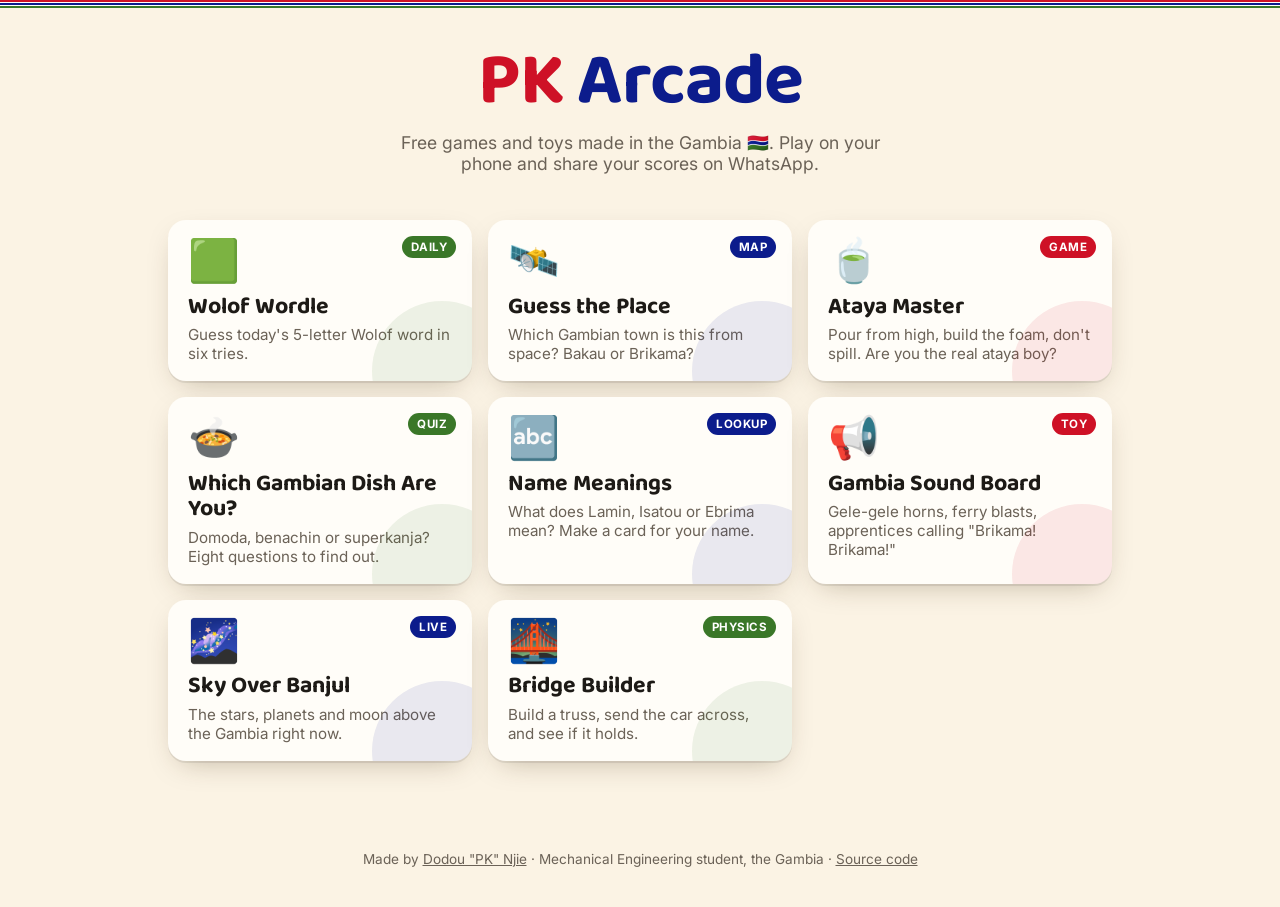
==== index.html @ fe0b01d8 "PK Arcade: 8 games and toys from the Gambia" ====
<!DOCTYPE html>
<html lang="en">
<head>
  <meta charset="utf-8">
  <meta name="viewport" content="width=device-width, initial-scale=1">
  <title>PK Arcade - games and toys from the Gambia</title>
  <meta name="description" content="Wolof Wordle, guess the Gambian town, brew ataya, build a bridge and more - free games made in the Gambia.">
  <meta property="og:title" content="PK Arcade">
  <meta property="og:description" content="Wolof Wordle, guess the Gambian town, brew ataya, build a bridge and more.">
  <link rel="icon" href="data:image/svg+xml,<svg xmlns=%22http://www.w3.org/2000/svg%22 viewBox=%220 0 100 100%22><text y=%22.9em%22 font-size=%2290%22>🎮</text></svg>">
  <link rel="stylesheet" href="assets/style.css">
  <style>
    .hero { text-align: center; padding: 40px 10px 20px; }
    .hero h1 {
      font-family: var(--display); font-size: clamp(2.6rem, 9vw, 4.6rem); margin: 0; line-height: .95;
      letter-spacing: -1px;
    }
    .hero h1 span:nth-child(1) { color: var(--red); }
    .hero h1 span:nth-child(2) { color: var(--blue); }
    .hero p { font-size: 1.1rem; color: var(--muted); max-width: 520px; margin: 14px auto 0; }

    .grid {
      display: grid; gap: 16px; margin-top: 26px;
      grid-template-columns: repeat(auto-fill, minmax(260px, 1fr));
    }
    .tile {
      position: relative; display: flex; flex-direction: column; gap: 6px;
      text-decoration: none; color: var(--ink);
      background: var(--card); border-radius: var(--radius); box-shadow: var(--shadow);
      padding: 20px 20px 18px; overflow: hidden;
      transition: transform .15s ease, box-shadow .15s ease;
    }
    .tile:hover { transform: translateY(-4px) rotate(-.4deg); box-shadow: 0 2px 0 rgba(0,0,0,.08), 0 18px 40px -14px rgba(60,40,10,.45); }
    .tile .emoji { font-size: 2.6rem; line-height: 1; }
    .tile h2 { margin: 6px 0 0; font-size: 1.45rem; line-height: 1.1; }
    .tile p { margin: 0; color: var(--muted); font-size: .95rem; }
    .tile .tag {
      position: absolute; top: 16px; right: 16px; font: 700 .72rem var(--body); letter-spacing: .04em;
      text-transform: uppercase; padding: 4px 9px; border-radius: 999px; color: #fff;
    }
    .tile::after {
      content: ""; position: absolute; inset: auto -40px -60px auto; width: 140px; height: 140px;
      border-radius: 50%; opacity: .09; background: currentColor;
    }
    .c-red { color: var(--red); } .c-blue { color: var(--blue); } .c-green { color: var(--green); }
    .c-red .tag { background: var(--red); } .c-blue .tag { background: var(--blue); } .c-green .tag { background: var(--green); }
    .tile.c-red h2, .tile.c-blue h2, .tile.c-green h2 { color: var(--ink); }
  </style>
</head>
<body>
  <div class="flag"></div>
  <main>
    <section class="hero">
      <h1><span>PK</span> <span>Arcade</span></h1>
      <p>Free games and toys made in the Gambia 🇬🇲. Play on your phone and share your scores on WhatsApp.</p>
    </section>

    <section class="grid">
      <a class="tile c-green" href="wordle/">
        <span class="tag">Daily</span>
        <span class="emoji">🟩</span>
        <h2>Wolof Wordle</h2>
        <p>Guess today's 5-letter Wolof word in six tries.</p>
      </a>
      <a class="tile c-blue" href="guess-the-place/">
        <span class="tag">Map</span>
        <span class="emoji">🛰️</span>
        <h2>Guess the Place</h2>
        <p>Which Gambian town is this from space? Bakau or Brikama?</p>
      </a>
      <a class="tile c-red" href="ataya/">
        <span class="tag">Game</span>
        <span class="emoji">🍵</span>
        <h2>Ataya Master</h2>
        <p>Pour from high, build the foam, don't spill. Are you the real ataya boy?</p>
      </a>
      <a class="tile c-green" href="dish-quiz/">
        <span class="tag">Quiz</span>
        <span class="emoji">🍲</span>
        <h2>Which Gambian Dish Are You?</h2>
        <p>Domoda, benachin or superkanja? Eight questions to find out.</p>
      </a>
      <a class="tile c-blue" href="names/">
        <span class="tag">Lookup</span>
        <span class="emoji">🔤</span>
        <h2>Name Meanings</h2>
        <p>What does Lamin, Isatou or Ebrima mean? Make a card for your name.</p>
      </a>
      <a class="tile c-red" href="soundboard/">
        <span class="tag">Toy</span>
        <span class="emoji">📢</span>
        <h2>Gambia Sound Board</h2>
        <p>Gele-gele horns, ferry blasts, apprentices calling "Brikama! Brikama!"</p>
      </a>
      <a class="tile c-blue" href="sky/">
        <span class="tag">Live</span>
        <span class="emoji">🌌</span>
        <h2>Sky Over Banjul</h2>
        <p>The stars, planets and moon above the Gambia right now.</p>
      </a>
      <a class="tile c-green" href="bridge/">
        <span class="tag">Physics</span>
        <span class="emoji">🌉</span>
        <h2>Bridge Builder</h2>
        <p>Build a truss, send the car across, and see if it holds.</p>
      </a>
    </section>
  </main>
  <footer class="site">
    Made by <a href="https://github.com/pk-left">Dodou "PK" Njie</a> · Mechanical Engineering student, the Gambia ·
    <a href="https://github.com/pk-left/pk-arcade">Source code</a>
  </footer>
</body>
</html>
---- assets/style.css ----
/* PK Arcade - shared styles. Colours from the Gambian flag. */
@import url("https://fonts.googleapis.com/css2?family=Baloo+2:wght@500;700;800&family=Inter:wght@400;600&display=swap");

:root {
  --red: #ce1126;
  --blue: #0c1c8c;
  --green: #3a7728;
  --sand: #fbf3e4;
  --sand-2: #f3e3c3;
  --ink: #1d1a16;
  --muted: #6b6257;
  --card: #fffdf8;
  --radius: 18px;
  --shadow: 0 2px 0 rgba(0, 0, 0, .08), 0 10px 30px -12px rgba(60, 40, 10, .35);
  --display: "Baloo 2", system-ui, sans-serif;
  --body: "Inter", system-ui, -apple-system, "Segoe UI", sans-serif;
}

* { box-sizing: border-box; }
html, body { margin: 0; }
body {
  font-family: var(--body);
  color: var(--ink);
  background: var(--sand);
  min-height: 100vh;
  -webkit-tap-highlight-color: transparent;
}

/* flag stripe at the top of every page */
.flag {
  height: 8px;
  background: linear-gradient(to bottom,
    var(--red) 0 30%, #fff 30% 37%, var(--blue) 37% 63%, #fff 63% 70%, var(--green) 70% 100%);
}

.topbar {
  display: flex; align-items: center; gap: 12px;
  max-width: 980px; margin: 0 auto; padding: 14px 18px;
}
.topbar a.back {
  text-decoration: none; color: var(--ink); font-weight: 600;
  background: var(--card); border-radius: 999px; padding: 8px 14px; box-shadow: var(--shadow);
  white-space: nowrap; flex-shrink: 0;
}
.topbar h1 {
  font-family: var(--display); font-size: clamp(1.3rem, 4vw, 1.9rem); margin: 0; line-height: 1;
}

main { max-width: 980px; margin: 0 auto; padding: 0 18px 60px; }

h2, h3 { font-family: var(--display); }

.card {
  background: var(--card); border-radius: var(--radius); box-shadow: var(--shadow); padding: 20px;
}

.btn {
  font: 700 1rem var(--display);
  border: 0; border-radius: 999px; padding: 10px 22px; cursor: pointer;
  background: var(--blue); color: #fff; box-shadow: 0 3px 0 #050c45;
  transition: transform .08s ease, box-shadow .08s ease;
}
.btn:active { transform: translateY(2px); box-shadow: 0 1px 0 #050c45; }
.btn.red { background: var(--red); box-shadow: 0 3px 0 #7d0a17; }
.btn.green { background: var(--green); box-shadow: 0 3px 0 #1f4415; }
.btn.ghost { background: transparent; color: var(--ink); box-shadow: inset 0 0 0 2px var(--ink); }
.btn:disabled { opacity: .45; cursor: default; }

.muted { color: var(--muted); }
.center { text-align: center; }
.row { display: flex; gap: 10px; flex-wrap: wrap; align-items: center; }

.toast {
  position: fixed; left: 50%; top: 80px; transform: translateX(-50%);
  background: var(--ink); color: #fff; padding: 10px 18px; border-radius: 10px;
  font-weight: 600; z-index: 1000; opacity: 0; pointer-events: none; transition: opacity .2s;
}
.toast.show { opacity: 1; }

footer.site {
  text-align: center; color: var(--muted); font-size: .85rem; padding: 30px 18px 40px;
}
footer.site a { color: inherit; }

@media (prefers-reduced-motion: reduce) {
  * { animation: none !important; transition: none !important; }
}
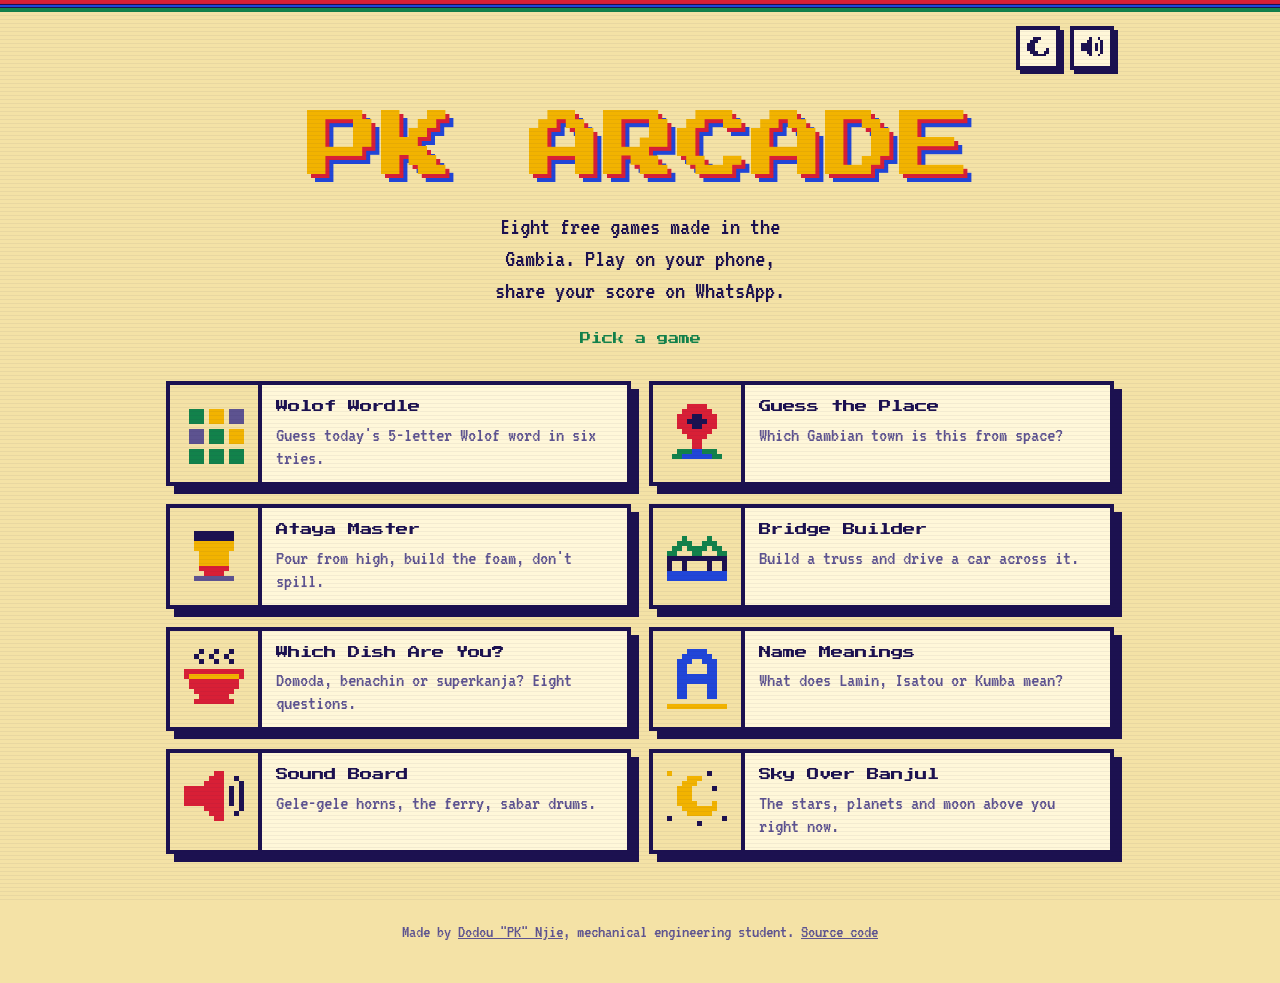
==== commit d48807fd: "Redesign as a retro arcade: night and day themes, sound effects, installable, more levels and modes" ====
--- a/index.html
+++ b/index.html
@@ -3,112 +3,102 @@
 <head>
   <meta charset="utf-8">
   <meta name="viewport" content="width=device-width, initial-scale=1">
-  <title>PK Arcade - games and toys from the Gambia</title>
-  <meta name="description" content="Wolof Wordle, guess the Gambian town, brew ataya, build a bridge and more - free games made in the Gambia.">
+  <title>PK Arcade - games from the Gambia</title>
+  <meta name="description" content="Wolof Wordle, guess the Gambian town, brew ataya, build a bridge and more. Free games made in the Gambia.">
   <meta property="og:title" content="PK Arcade">
   <meta property="og:description" content="Wolof Wordle, guess the Gambian town, brew ataya, build a bridge and more.">
-  <link rel="icon" href="data:image/svg+xml,<svg xmlns=%22http://www.w3.org/2000/svg%22 viewBox=%220 0 100 100%22><text y=%22.9em%22 font-size=%2290%22>🎮</text></svg>">
+  <meta property="og:image" content="https://pk-arcade.pages.dev/assets/icons/icon-512.png">
+  <meta name="theme-color" content="#130b33">
+  <link rel="manifest" href="manifest.webmanifest">
+  <link rel="icon" href="assets/icons/icon.svg" type="image/svg+xml">
+  <link rel="apple-touch-icon" href="assets/icons/icon-192.png">
+  <script src="assets/theme.js"></script>
   <link rel="stylesheet" href="assets/style.css">
   <style>
-    .hero { text-align: center; padding: 40px 10px 20px; }
-    .hero h1 {
-      font-family: var(--display); font-size: clamp(2.6rem, 9vw, 4.6rem); margin: 0; line-height: .95;
-      letter-spacing: -1px;
+    .topbar h1 { visibility: hidden; }            /* the marquee below is the real title */
+    .marquee { text-align: center; padding: 18px 0 30px; }
+    .logo {
+      font: clamp(1.6rem, 8.4vw, 4.6rem)/1.15 var(--display); margin: 0; color: var(--yellow);
+      text-shadow: var(--px) var(--px) 0 var(--red), calc(var(--px) * 2) calc(var(--px) * 2) 0 var(--blue);
     }
-    .hero h1 span:nth-child(1) { color: var(--red); }
-    .hero h1 span:nth-child(2) { color: var(--blue); }
-    .hero p { font-size: 1.1rem; color: var(--muted); max-width: 520px; margin: 14px auto 0; }
+    .logo span { display: inline-block; animation: drop .5s steps(5) both; }
+    .logo span:nth-child(2) { animation-delay: .08s; } .logo span:nth-child(3) { animation-delay: .24s; }
+    .logo span:nth-child(4) { animation-delay: .32s; } .logo span:nth-child(5) { animation-delay: .4s; }
+    .logo span:nth-child(6) { animation-delay: .48s; } .logo span:nth-child(7) { animation-delay: .56s; }
+    .logo span:nth-child(8) { animation-delay: .64s; }
+    @keyframes drop { from { transform: translateY(-40px); opacity: 0; } }
+    .tagline { margin: 22px auto 0; max-width: 30ch; font-size: 1.6rem; }
+    .pick { font: .7rem var(--display); margin-top: 26px; color: var(--green); }
 
-    .grid {
-      display: grid; gap: 16px; margin-top: 26px;
-      grid-template-columns: repeat(auto-fill, minmax(260px, 1fr));
+    .games { display: grid; gap: 18px; grid-template-columns: 1fr; }
+    @media (min-width: 720px) { .games { grid-template-columns: 1fr 1fr; } }
+    .tile {
+      display: grid; grid-template-columns: 92px 1fr; text-decoration: none; color: var(--ink);
+      background: var(--panel); border: var(--px) solid var(--line);
+      box-shadow: calc(var(--px) * 2) calc(var(--px) * 2) 0 var(--shadow);
     }
-    .tile {
-      position: relative; display: flex; flex-direction: column; gap: 6px;
-      text-decoration: none; color: var(--ink);
-      background: var(--card); border-radius: var(--radius); box-shadow: var(--shadow);
-      padding: 20px 20px 18px; overflow: hidden;
-      transition: transform .15s ease, box-shadow .15s ease;
-    }
-    .tile:hover { transform: translateY(-4px) rotate(-.4deg); box-shadow: 0 2px 0 rgba(0,0,0,.08), 0 18px 40px -14px rgba(60,40,10,.45); }
-    .tile .emoji { font-size: 2.6rem; line-height: 1; }
-    .tile h2 { margin: 6px 0 0; font-size: 1.45rem; line-height: 1.1; }
-    .tile p { margin: 0; color: var(--muted); font-size: .95rem; }
-    .tile .tag {
-      position: absolute; top: 16px; right: 16px; font: 700 .72rem var(--body); letter-spacing: .04em;
-      text-transform: uppercase; padding: 4px 9px; border-radius: 999px; color: #fff;
-    }
-    .tile::after {
-      content: ""; position: absolute; inset: auto -40px -60px auto; width: 140px; height: 140px;
-      border-radius: 50%; opacity: .09; background: currentColor;
-    }
-    .c-red { color: var(--red); } .c-blue { color: var(--blue); } .c-green { color: var(--green); }
-    .c-red .tag { background: var(--red); } .c-blue .tag { background: var(--blue); } .c-green .tag { background: var(--green); }
-    .tile.c-red h2, .tile.c-blue h2, .tile.c-green h2 { color: var(--ink); }
+    .tile:hover, .tile:focus-visible { transform: translate(calc(var(--px) * -1), calc(var(--px) * -1)); box-shadow: calc(var(--px) * 3) calc(var(--px) * 3) 0 var(--shadow); }
+    .tile:active { transform: translate(calc(var(--px) * 2), calc(var(--px) * 2)); box-shadow: none; }
+    .tile .art { display: grid; place-items: center; background: var(--bg); border-right: var(--px) solid var(--line); }
+    .tile .txt { padding: 14px 14px 12px; }
+    .tile h2 { font-size: .78rem; margin-bottom: 8px; }
+    .tile p { margin: 0; color: var(--muted); font-size: 1.3rem; line-height: 1.1; }
+    .tile:hover h2 { color: var(--yellow); }
+    :root[data-theme="day"] .tile:hover h2 { color: var(--red); }
+
+    .install { display: none; margin: 30px auto 0; text-align: center; }
+    .install.show { display: block; }
   </style>
 </head>
-<body>
-  <div class="flag"></div>
+<body data-title="PK Arcade" data-home>
   <main>
-    <section class="hero">
-      <h1><span>PK</span> <span>Arcade</span></h1>
-      <p>Free games and toys made in the Gambia 🇬🇲. Play on your phone and share your scores on WhatsApp.</p>
+    <section class="marquee">
+      <p class="logo" aria-label="PK Arcade"><span>P</span><span>K</span> <span>A</span><span>R</span><span>C</span><span>A</span><span>D</span><span>E</span></p>
+      <p class="tagline">Eight free games made in the Gambia. Play on your phone, share your score on WhatsApp.</p>
+      <p class="pick blink">Pick a game</p>
     </section>
 
-    <section class="grid">
-      <a class="tile c-green" href="wordle/">
-        <span class="tag">Daily</span>
-        <span class="emoji">🟩</span>
-        <h2>Wolof Wordle</h2>
-        <p>Guess today's 5-letter Wolof word in six tries.</p>
-      </a>
-      <a class="tile c-blue" href="guess-the-place/">
-        <span class="tag">Map</span>
-        <span class="emoji">🛰️</span>
-        <h2>Guess the Place</h2>
-        <p>Which Gambian town is this from space? Bakau or Brikama?</p>
-      </a>
-      <a class="tile c-red" href="ataya/">
-        <span class="tag">Game</span>
-        <span class="emoji">🍵</span>
-        <h2>Ataya Master</h2>
-        <p>Pour from high, build the foam, don't spill. Are you the real ataya boy?</p>
-      </a>
-      <a class="tile c-green" href="dish-quiz/">
-        <span class="tag">Quiz</span>
-        <span class="emoji">🍲</span>
-        <h2>Which Gambian Dish Are You?</h2>
-        <p>Domoda, benachin or superkanja? Eight questions to find out.</p>
-      </a>
-      <a class="tile c-blue" href="names/">
-        <span class="tag">Lookup</span>
-        <span class="emoji">🔤</span>
-        <h2>Name Meanings</h2>
-        <p>What does Lamin, Isatou or Ebrima mean? Make a card for your name.</p>
-      </a>
-      <a class="tile c-red" href="soundboard/">
-        <span class="tag">Toy</span>
-        <span class="emoji">📢</span>
-        <h2>Gambia Sound Board</h2>
-        <p>Gele-gele horns, ferry blasts, apprentices calling "Brikama! Brikama!"</p>
-      </a>
-      <a class="tile c-blue" href="sky/">
-        <span class="tag">Live</span>
-        <span class="emoji">🌌</span>
-        <h2>Sky Over Banjul</h2>
-        <p>The stars, planets and moon above the Gambia right now.</p>
-      </a>
-      <a class="tile c-green" href="bridge/">
-        <span class="tag">Physics</span>
-        <span class="emoji">🌉</span>
-        <h2>Bridge Builder</h2>
-        <p>Build a truss, send the car across, and see if it holds.</p>
-      </a>
-    </section>
+    <nav class="games" id="games" aria-label="Games"></nav>
+
+    <div class="install" id="install">
+      <button class="btn green" id="installBtn">Install on this phone</button>
+      <p class="muted" style="margin-top:12px">Adds PK Arcade to your home screen. Most games then work with no data.</p>
+    </div>
   </main>
   <footer class="site">
-    Made by <a href="https://github.com/pk-left">Dodou "PK" Njie</a> · Mechanical Engineering student, the Gambia ·
+    Made by <a href="https://github.com/pk-left">Dodou "PK" Njie</a>, mechanical engineering student.
     <a href="https://github.com/pk-left/pk-arcade">Source code</a>
   </footer>
+
+  <script src="assets/common.js"></script>
+  <script src="assets/icons.js"></script>
+  <script>
+    const GAMES = [
+      ["wordle", "wordle/", "Wolof Wordle", "Guess today's 5-letter Wolof word in six tries."],
+      ["place", "guess-the-place/", "Guess the Place", "Which Gambian town is this from space?"],
+      ["ataya", "ataya/", "Ataya Master", "Pour from high, build the foam, don't spill."],
+      ["bridge", "bridge/", "Bridge Builder", "Build a truss and drive a car across it."],
+      ["dish", "dish-quiz/", "Which Dish Are You?", "Domoda, benachin or superkanja? Eight questions."],
+      ["names", "names/", "Name Meanings", "What does Lamin, Isatou or Kumba mean?"],
+      ["sound", "soundboard/", "Sound Board", "Gele-gele horns, the ferry, sabar drums."],
+      ["sky", "sky/", "Sky Over Banjul", "The stars, planets and moon above you right now."],
+    ];
+    document.getElementById("games").innerHTML = GAMES.map(([icon, href, name, line]) =>
+      `<a class="tile" href="${href}"><span class="art">${pixelIcon(GAME_ICONS[icon], 60)}</span>
+       <span class="txt"><h2>${name}</h2><p>${line}</p></span></a>`).join("");
+
+    // "Install" button, shown only when the browser says the site can be installed
+    let installEvent = null;
+    addEventListener("beforeinstallprompt", e => {
+      e.preventDefault(); installEvent = e;
+      document.getElementById("install").classList.add("show");
+    });
+    document.getElementById("installBtn").onclick = async () => {
+      if (!installEvent) return;
+      installEvent.prompt();
+      await installEvent.userChoice;
+      document.getElementById("install").classList.remove("show");
+    };
+  </script>
 </body>
 </html>
--- a/assets/style.css
+++ b/assets/style.css
@@ -1,87 +1,185 @@
-/* PK Arcade - shared styles. Colours from the Gambian flag. */
-@import url("https://fonts.googleapis.com/css2?family=Baloo+2:wght@500;700;800&family=Inter:wght@400;600&display=swap");
+/* PK Arcade - shared design system.
+   Look: an arcade cabinet. Hard pixel edges, solid offset shadows, no blur, no rounded corners.
+   Colours come from the Gambian flag, pushed to CRT brightness at night and to printed-flyer ink by day. */
+
+@font-face {
+  font-family: "Press Start 2P"; font-display: swap;
+  src: url("fonts/press-start-2p.woff2") format("woff2");
+}
+@font-face {
+  font-family: "VT323"; font-display: swap;
+  src: url("fonts/vt323.woff2") format("woff2");
+}
 
 :root {
-  --red: #ce1126;
-  --blue: #0c1c8c;
-  --green: #3a7728;
-  --sand: #fbf3e4;
-  --sand-2: #f3e3c3;
-  --ink: #1d1a16;
-  --muted: #6b6257;
-  --card: #fffdf8;
-  --radius: 18px;
-  --shadow: 0 2px 0 rgba(0, 0, 0, .08), 0 10px 30px -12px rgba(60, 40, 10, .35);
-  --display: "Baloo 2", system-ui, sans-serif;
-  --body: "Inter", system-ui, -apple-system, "Segoe UI", sans-serif;
+  --display: "Press Start 2P", "Courier New", monospace;
+  --body: "VT323", "Courier New", monospace;
+  --px: 4px;                       /* one "pixel" of the cabinet grid */
+}
+
+/* Night: the arcade with the lights off */
+:root, :root[data-theme="night"] {
+  color-scheme: dark;
+  --bg: #130b33;
+  --bg-2: #1c1150;
+  --panel: #241663;
+  --ink: #f8f0d8;
+  --muted: #b3a6e0;
+  --line: #f8f0d8;
+  --shadow: #05021a;
+  --red: #ff4458;
+  --blue: #4f8bff;
+  --green: #2fe38c;
+  --yellow: #ffd23f;
+  --on-accent: #130b33;
+  --scan: rgba(0, 0, 0, .22);
+}
+/* Day: the same cabinet in the afternoon sun */
+:root[data-theme="day"] {
+  color-scheme: light;
+  --bg: #f4e2a6;
+  --bg-2: #ecd389;
+  --panel: #fff7d9;
+  --ink: #1c1150;
+  --muted: #5d5390;
+  --line: #1c1150;
+  --shadow: #1c1150;
+  --red: #d81f36;
+  --blue: #2146d8;
+  --green: #12824b;
+  --yellow: #f2b300;
+  --on-accent: #fff7d9;
+  --scan: rgba(28, 17, 80, .05);
 }
 
 * { box-sizing: border-box; }
-html, body { margin: 0; }
+html { -webkit-text-size-adjust: 100%; }
 body {
-  font-family: var(--body);
+  margin: 0; min-height: 100vh;
+  font: 1.4rem/1.25 var(--body);
   color: var(--ink);
-  background: var(--sand);
-  min-height: 100vh;
+  background: var(--bg);
   -webkit-tap-highlight-color: transparent;
 }
-
-/* flag stripe at the top of every page */
-.flag {
-  height: 8px;
-  background: linear-gradient(to bottom,
-    var(--red) 0 30%, #fff 30% 37%, var(--blue) 37% 63%, #fff 63% 70%, var(--green) 70% 100%);
+/* CRT scanlines over everything; pointer-events off so it never blocks a tap */
+body::after {
+  content: ""; position: fixed; inset: 0; pointer-events: none; z-index: 900;
+  background: repeating-linear-gradient(to bottom, transparent 0 3px, var(--scan) 3px 4px);
 }
 
-.topbar {
-  display: flex; align-items: center; gap: 12px;
-  max-width: 980px; margin: 0 auto; padding: 14px 18px;
-}
-.topbar a.back {
-  text-decoration: none; color: var(--ink); font-weight: 600;
-  background: var(--card); border-radius: 999px; padding: 8px 14px; box-shadow: var(--shadow);
-  white-space: nowrap; flex-shrink: 0;
-}
-.topbar h1 {
-  font-family: var(--display); font-size: clamp(1.3rem, 4vw, 1.9rem); margin: 0; line-height: 1;
-}
-
-main { max-width: 980px; margin: 0 auto; padding: 0 18px 60px; }
-
-h2, h3 { font-family: var(--display); }
-
-.card {
-  background: var(--card); border-radius: var(--radius); box-shadow: var(--shadow); padding: 20px;
-}
-
-.btn {
-  font: 700 1rem var(--display);
-  border: 0; border-radius: 999px; padding: 10px 22px; cursor: pointer;
-  background: var(--blue); color: #fff; box-shadow: 0 3px 0 #050c45;
-  transition: transform .08s ease, box-shadow .08s ease;
-}
-.btn:active { transform: translateY(2px); box-shadow: 0 1px 0 #050c45; }
-.btn.red { background: var(--red); box-shadow: 0 3px 0 #7d0a17; }
-.btn.green { background: var(--green); box-shadow: 0 3px 0 #1f4415; }
-.btn.ghost { background: transparent; color: var(--ink); box-shadow: inset 0 0 0 2px var(--ink); }
-.btn:disabled { opacity: .45; cursor: default; }
-
+h1, h2, h3 { font-family: var(--display); font-weight: 400; line-height: 1.35; margin: 0; }
+h2 { font-size: 1rem; }
+h3 { font-size: .8rem; }
+p { margin: 0 0 .7em; }
+a { color: var(--blue); }
+b, strong { font-weight: 400; color: var(--yellow); }
+:root[data-theme="day"] b, :root[data-theme="day"] strong { color: var(--red); }
 .muted { color: var(--muted); }
 .center { text-align: center; }
 .row { display: flex; gap: 10px; flex-wrap: wrap; align-items: center; }
+.grow { flex: 1; }
+
+:focus-visible { outline: var(--px) solid var(--yellow); outline-offset: 2px; }
+
+/* ---- flag stripe: the cabinet's marquee trim ---- */
+.flag {
+  height: 12px;
+  background: linear-gradient(to bottom,
+    var(--red) 0 33%, var(--ink) 33% 38%, var(--blue) 38% 62%, var(--ink) 62% 67%, var(--green) 67% 100%);
+}
+
+/* ---- top bar (built by common.js) ---- */
+.topbar {
+  display: flex; align-items: center; gap: 10px;
+  max-width: 980px; margin: 0 auto; padding: 14px 16px 12px;
+}
+.topbar h1 { font-size: clamp(.72rem, 3.2vw, 1.05rem); flex: 1; min-width: 0; }
+.iconbtn {
+  flex: none; width: 44px; height: 44px; display: grid; place-items: center; cursor: pointer;
+  background: var(--panel); color: var(--ink); border: var(--px) solid var(--line);
+  box-shadow: var(--px) var(--px) 0 var(--shadow); text-decoration: none; padding: 0;
+}
+.iconbtn:active { transform: translate(var(--px), var(--px)); box-shadow: none; }
+.iconbtn svg { width: 22px; height: 22px; display: block; }
+
+main { max-width: 980px; margin: 0 auto; padding: 4px 16px 56px; }
+
+/* ---- panels and buttons ---- */
+.panel {
+  background: var(--panel); border: var(--px) solid var(--line);
+  box-shadow: calc(var(--px) * 2) calc(var(--px) * 2) 0 var(--shadow); padding: 18px;
+}
+.btn {
+  font: 400 .72rem/1 var(--display); letter-spacing: .02em;
+  padding: 14px 16px; cursor: pointer; text-decoration: none; display: inline-block;
+  color: var(--on-accent); background: var(--yellow);
+  border: var(--px) solid var(--line);
+  box-shadow: var(--px) var(--px) 0 var(--shadow);
+}
+.btn:active { transform: translate(var(--px), var(--px)); box-shadow: none; }
+.btn.red { background: var(--red); }
+.btn.green { background: var(--green); }
+.btn.blue { background: var(--blue); }
+.btn.ghost { background: var(--panel); color: var(--ink); }
+.btn:disabled { opacity: .4; cursor: default; }
+.btn.on { background: var(--ink); color: var(--bg); }
+
+input[type="text"], input[type="search"], input:not([type]) {
+  font: 1.5rem var(--body); color: var(--ink); background: var(--panel);
+  border: var(--px) solid var(--line); padding: 8px 12px; outline: none; min-width: 0;
+}
+input[type="checkbox"] { width: 20px; height: 20px; accent-color: var(--yellow); }
+input[type="range"] { width: 100%; accent-color: var(--yellow); }
+
+/* stat chips used in game HUDs */
+.chip {
+  background: var(--panel); border: var(--px) solid var(--line); padding: 6px 10px;
+  font-size: 1.25rem; line-height: 1.1;
+}
+.chip small { display: block; font: .5rem var(--display); color: var(--muted); margin-bottom: 4px; }
+.chip.warn { background: var(--red); color: var(--on-accent); }
+.meter { height: 10px; background: var(--bg); border: 2px solid var(--line); margin-top: 5px; }
+.meter i { display: block; height: 100%; width: 0; background: var(--green); }
+
+/* dialogs */
+dialog {
+  color: var(--ink); background: var(--panel); border: var(--px) solid var(--line);
+  box-shadow: calc(var(--px) * 2) calc(var(--px) * 2) 0 var(--shadow);
+  max-width: 420px; width: calc(100% - 32px); padding: 22px;
+}
+dialog::backdrop { background: rgba(5, 2, 26, .72); }
+dialog h2 { margin-bottom: 12px; }
+
+.overlay {
+  position: fixed; inset: 0; z-index: 500; display: none; place-items: center; padding: 16px;
+  background: rgba(5, 2, 26, .72);
+}
+.overlay.show { display: grid; }
+.overlay .panel { max-width: 440px; width: 100%; text-align: center; }
+.overlay h2 { margin-bottom: 12px; }
 
 .toast {
-  position: fixed; left: 50%; top: 80px; transform: translateX(-50%);
-  background: var(--ink); color: #fff; padding: 10px 18px; border-radius: 10px;
-  font-weight: 600; z-index: 1000; opacity: 0; pointer-events: none; transition: opacity .2s;
+  position: fixed; left: 50%; top: 84px; transform: translateX(-50%); z-index: 950;
+  background: var(--ink); color: var(--bg); padding: 8px 16px; font-size: 1.4rem;
+  border: var(--px) solid var(--bg); opacity: 0; pointer-events: none; max-width: 92vw; text-align: center;
 }
 .toast.show { opacity: 1; }
 
-footer.site {
-  text-align: center; color: var(--muted); font-size: .85rem; padding: 30px 18px 40px;
-}
+.blink { animation: blink 1.1s steps(2, jump-none) infinite; }
+@keyframes blink { 50% { opacity: 0; } }
+
+footer.site { text-align: center; color: var(--muted); font-size: 1.15rem; padding: 10px 16px 40px; }
 footer.site a { color: inherit; }
 
+canvas.fx { position: fixed; inset: 0; width: 100%; height: 100%; pointer-events: none; z-index: 940; }
+
+/* page-to-page transition: a quick stepped dissolve, like a screen switching */
+@view-transition { navigation: auto; }
+::view-transition-old(root) { animation: 160ms steps(4) both vt-out; }
+::view-transition-new(root) { animation: 200ms steps(5) both vt-in; }
+@keyframes vt-out { to { opacity: 0; } }
+@keyframes vt-in { from { opacity: 0; } }
+
 @media (prefers-reduced-motion: reduce) {
-  * { animation: none !important; transition: none !important; }
+  *, ::view-transition-old(root), ::view-transition-new(root) { animation: none !important; transition: none !important; }
 }
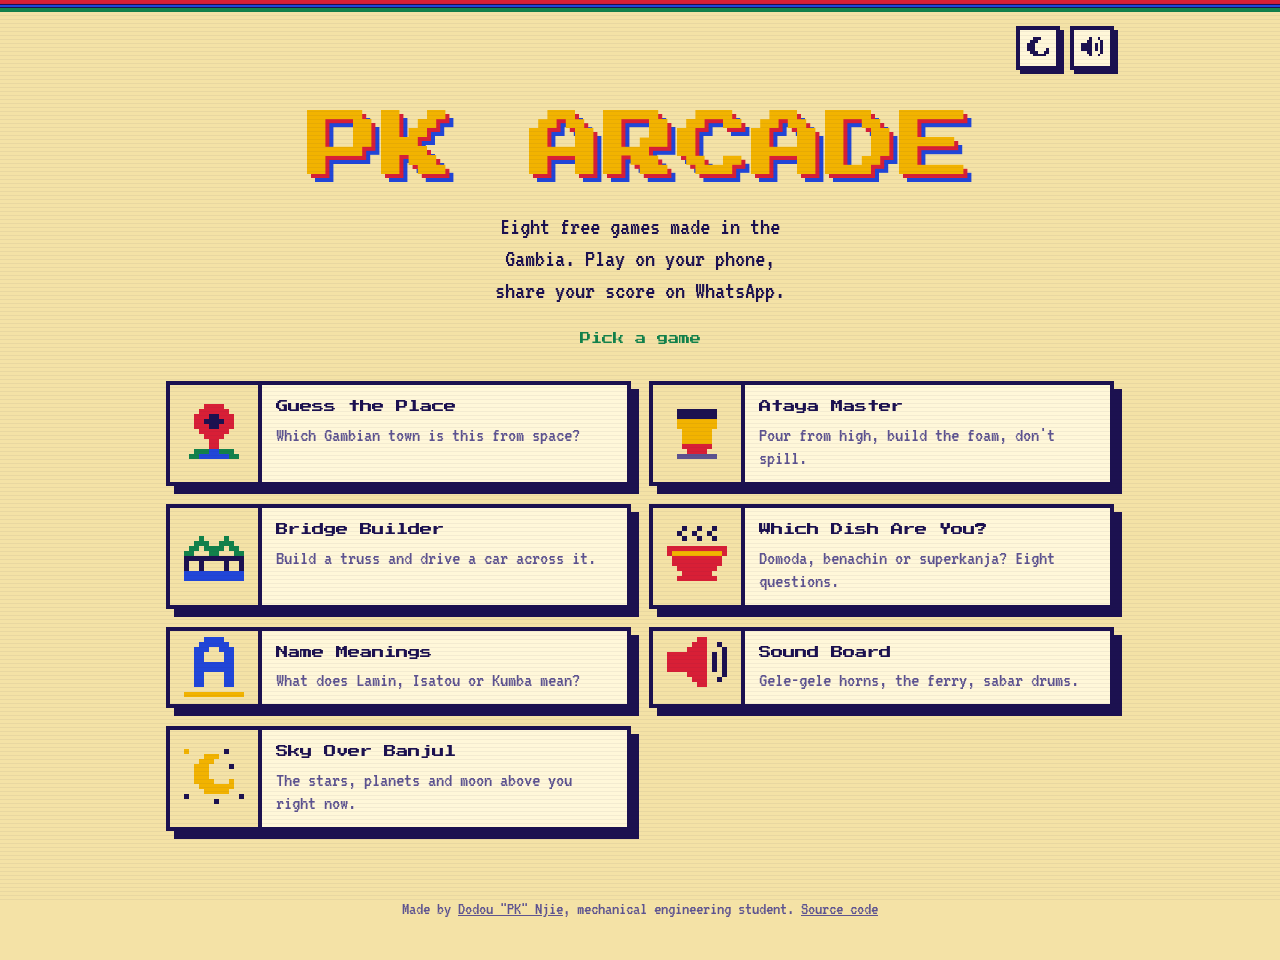
==== commit e5f22609: "Move Wolof Wordle to its own site Wolof Wordle now lives in its own repo with a Wolof-English dictio" ====
--- a/index.html
+++ b/index.html
@@ -4,16 +4,16 @@
   <meta charset="utf-8">
   <meta name="viewport" content="width=device-width, initial-scale=1">
   <title>PK Arcade - games from the Gambia</title>
-  <meta name="description" content="Wolof Wordle, guess the Gambian town, brew ataya, build a bridge and more. Free games made in the Gambia.">
+  <meta name="description" content="Guess the Gambian town, brew ataya, build a bridge and more. Free games made in the Gambia.">
   <meta property="og:title" content="PK Arcade">
-  <meta property="og:description" content="Wolof Wordle, guess the Gambian town, brew ataya, build a bridge and more.">
+  <meta property="og:description" content="Guess the Gambian town, brew ataya, build a bridge and more.">
   <meta property="og:image" content="https://pk-arcade.pages.dev/assets/icons/icon-512.png">
   <meta name="theme-color" content="#130b33">
   <link rel="manifest" href="manifest.webmanifest">
   <link rel="icon" href="assets/icons/icon.svg" type="image/svg+xml">
   <link rel="apple-touch-icon" href="assets/icons/icon-192.png">
-  <script src="assets/theme.js"></script>
-  <link rel="stylesheet" href="assets/style.css">
+  <script src="assets/theme.js?v=2"></script>
+  <link rel="stylesheet" href="assets/style.css?v=2">
   <style>
     .topbar h1 { visibility: hidden; }            /* the marquee below is the real title */
     .marquee { text-align: center; padding: 18px 0 30px; }
@@ -70,11 +70,10 @@
     <a href="https://github.com/pk-left/pk-arcade">Source code</a>
   </footer>
 
-  <script src="assets/common.js"></script>
-  <script src="assets/icons.js"></script>
+  <script src="assets/common.js?v=2"></script>
+  <script src="assets/icons.js?v=3"></script>
   <script>
     const GAMES = [
-      ["wordle", "wordle/", "Wolof Wordle", "Guess today's 5-letter Wolof word in six tries."],
       ["place", "guess-the-place/", "Guess the Place", "Which Gambian town is this from space?"],
       ["ataya", "ataya/", "Ataya Master", "Pour from high, build the foam, don't spill."],
       ["bridge", "bridge/", "Bridge Builder", "Build a truss and drive a car across it."],
